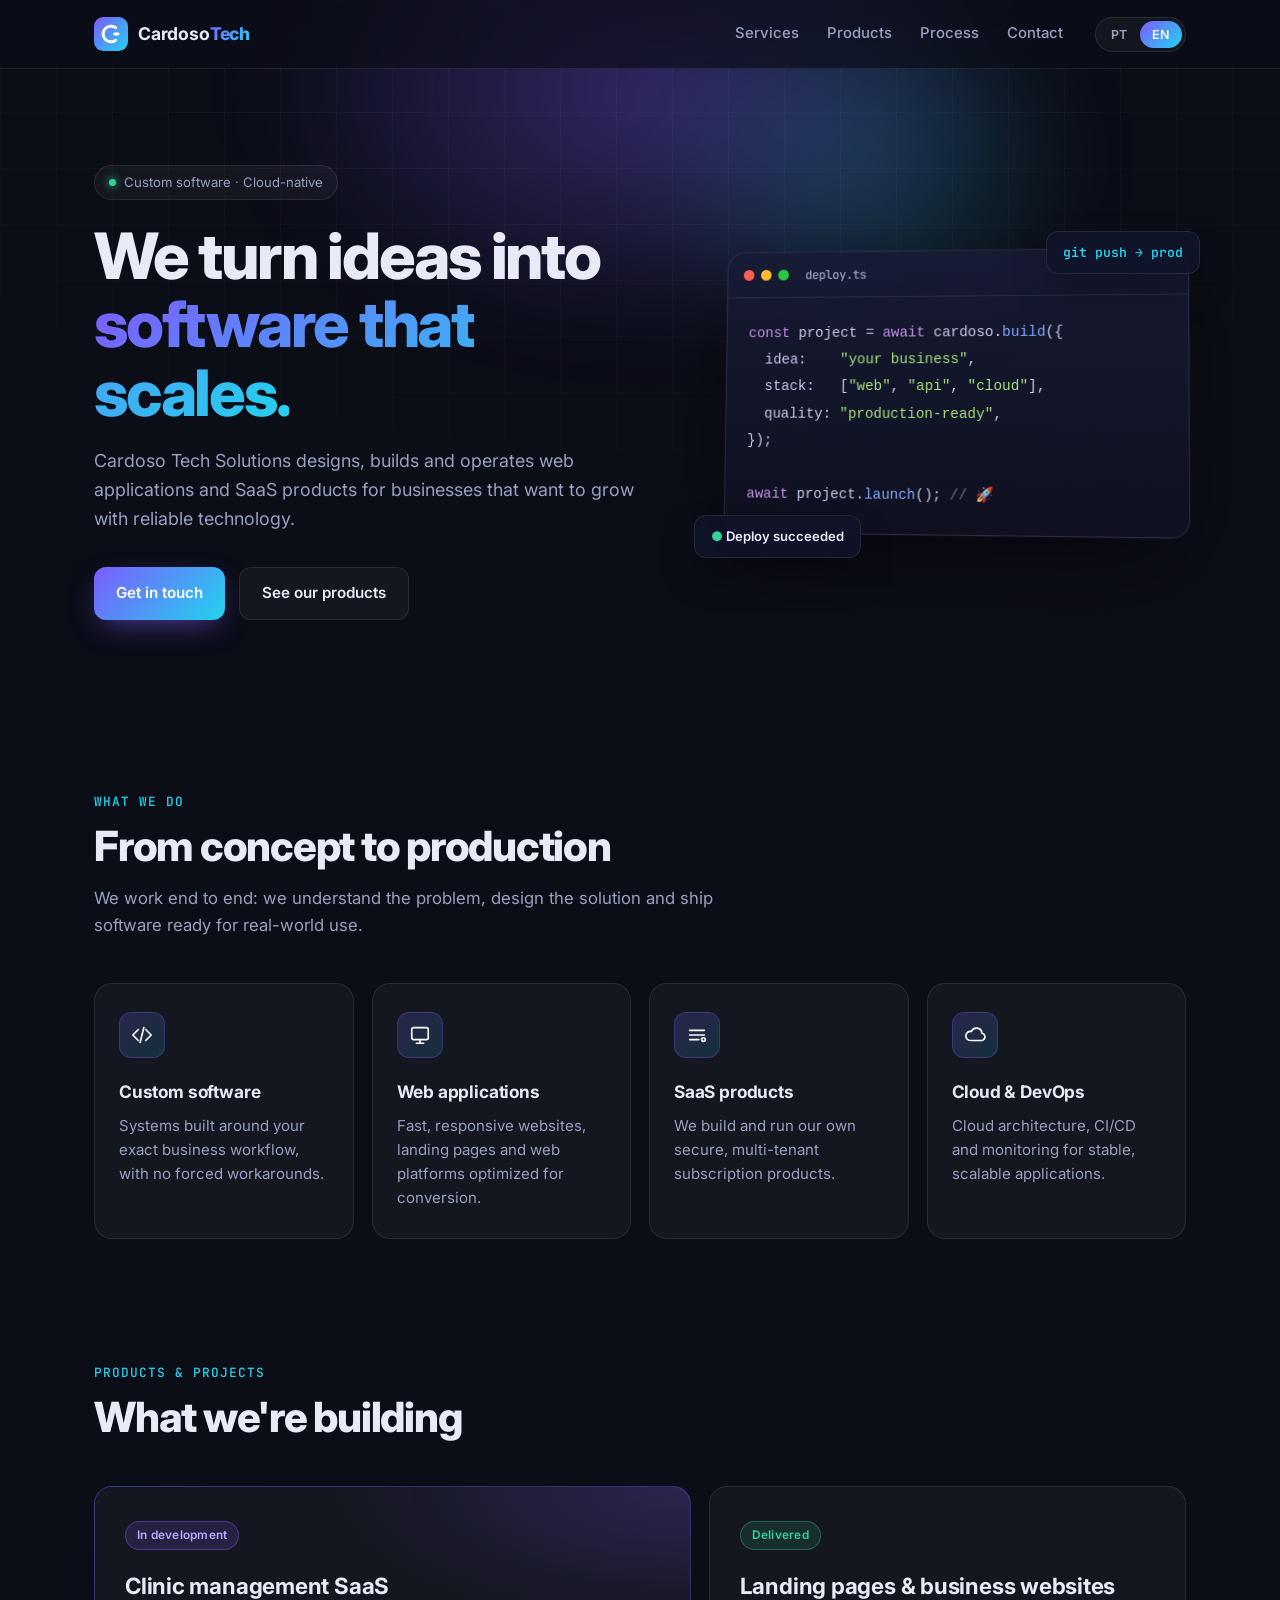
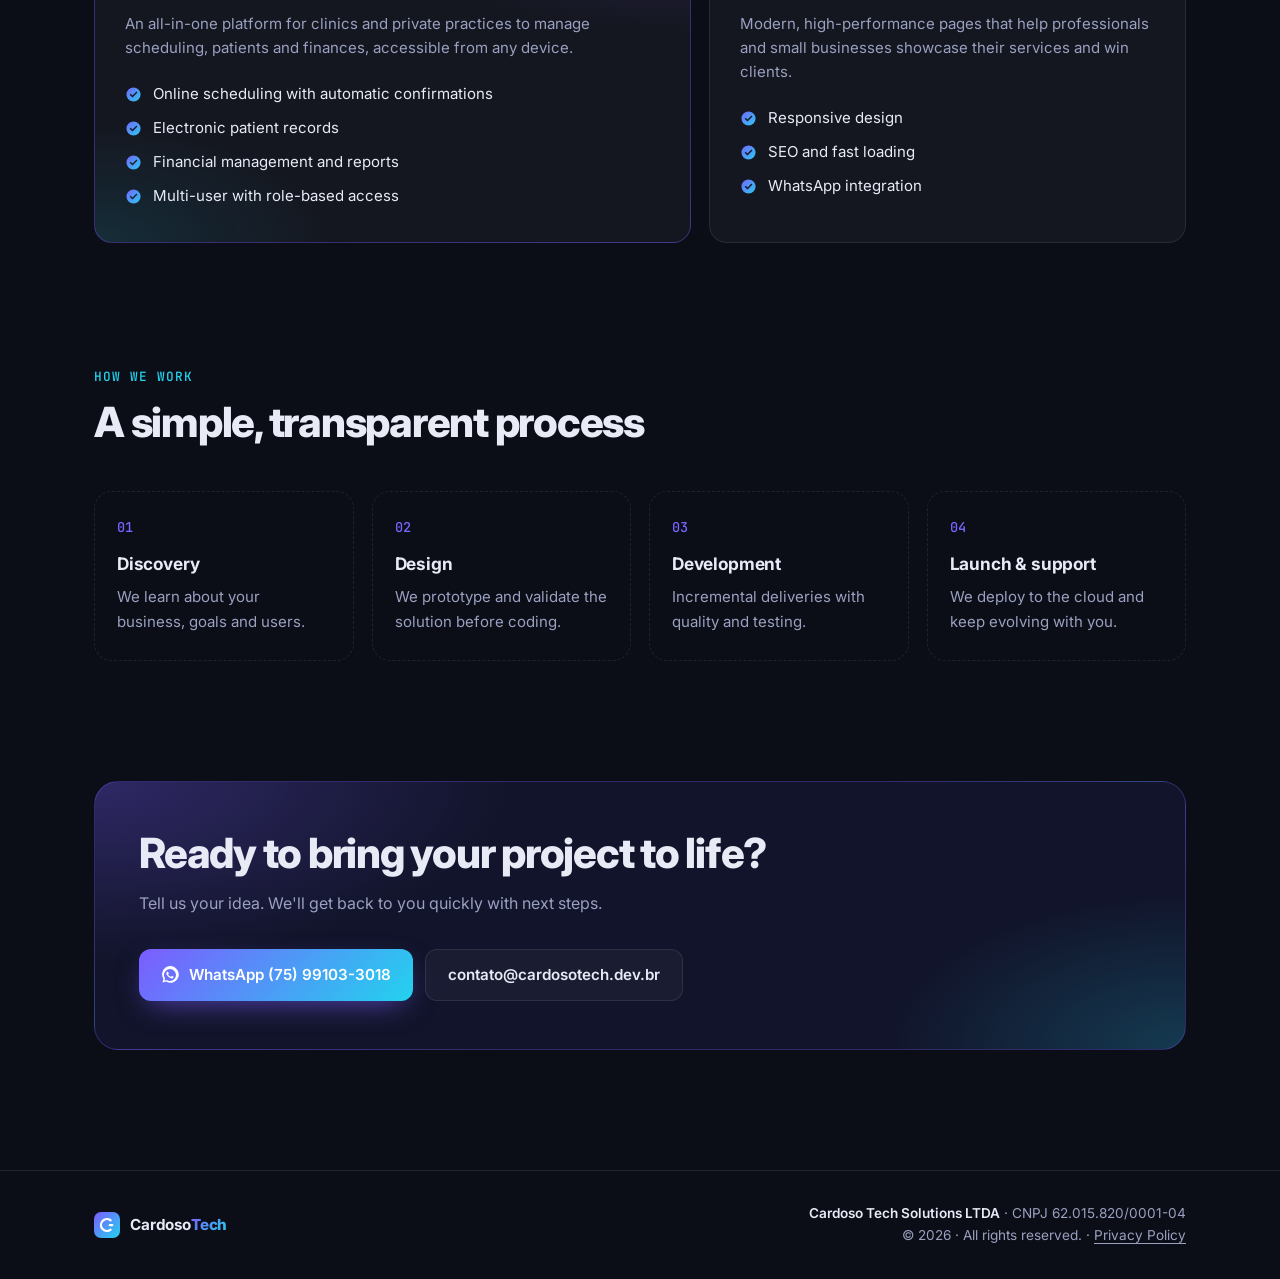
==== index.html @ 5710013d "v1" ====
<!DOCTYPE html>
<html lang="pt-BR">
<head>
  <meta charset="UTF-8">
  <meta name="viewport" content="width=device-width, initial-scale=1.0">
  <title>Cardoso Tech Solutions | Software sob medida</title>
  <meta name="description" content="Cardoso Tech Solutions LTDA — desenvolvimento de software sob medida, aplicações web e produtos SaaS.">
  <meta name="theme-color" content="#0B0D17">
  <meta property="og:title" content="Cardoso Tech Solutions">
  <meta property="og:description" content="Desenvolvimento de software sob medida, aplicações web e produtos SaaS.">
  <meta property="og:type" content="website">
  <meta property="og:url" content="https://cardosotech.dev.br/">
  <link rel="canonical" href="https://cardosotech.dev.br/">
  <link rel="icon" type="image/svg+xml" href="assets/img/logo.svg">
  <link rel="preconnect" href="https://fonts.googleapis.com">
  <link rel="preconnect" href="https://fonts.gstatic.com" crossorigin>
  <link href="https://fonts.googleapis.com/css2?family=Inter:wght@400;500;600;700;800&family=JetBrains+Mono:wght@400;500&display=swap" rel="stylesheet">
  <link rel="stylesheet" href="assets/css/style.css">
</head>
<body>
  <div class="bg-grid" aria-hidden="true"></div>
  <div class="bg-glow" aria-hidden="true"></div>

  <header class="nav">
    <div class="container nav-inner">
      <a href="#top" class="brand" aria-label="Cardoso Tech Solutions">
        <img src="assets/img/logo.svg" alt="" width="34" height="34">
        <span>Cardoso<b>Tech</b></span>
      </a>
      <nav class="nav-links">
        <a href="#servicos" data-i18n="nav.services">Serviços</a>
        <a href="#produtos" data-i18n="nav.products">Produtos</a>
        <a href="#processo" data-i18n="nav.process">Processo</a>
        <a href="#contato" data-i18n="nav.contact">Contato</a>
      </nav>
      <div class="lang-switch" role="group" aria-label="Idioma / Language">
        <button type="button" data-lang="pt" aria-pressed="true">PT</button>
        <button type="button" data-lang="en" aria-pressed="false">EN</button>
      </div>
    </div>
  </header>

  <main id="top">
    <!-- Hero -->
    <section class="hero container">
      <div class="hero-text">
        <span class="badge"><span class="dot"></span><span data-i18n="hero.badge">Software sob medida · Cloud-native</span></span>
        <h1 data-i18n-html="hero.title">Transformamos ideias em <span class="grad">software que escala.</span></h1>
        <p class="lead" data-i18n="hero.lead">A Cardoso Tech Solutions projeta, desenvolve e opera aplicações web e produtos SaaS para negócios que querem crescer com tecnologia confiável.</p>
        <div class="cta-row">
          <a class="btn btn-primary" href="#contato" data-i18n="hero.cta1">Fale com a gente</a>
          <a class="btn btn-ghost" href="#produtos" data-i18n="hero.cta2">Conheça nossos produtos</a>
        </div>
      </div>
      <div class="hero-visual" aria-hidden="true">
        <div class="code-card">
          <div class="code-top"><i></i><i></i><i></i><span>deploy.ts</span></div>
<pre><code><span class="k">const</span> project = <span class="k">await</span> cardoso.<span class="f">build</span>({
  idea:    <span class="s" data-i18n="hero.code">"seu negócio"</span>,
  stack:   [<span class="s">"web"</span>, <span class="s">"api"</span>, <span class="s">"cloud"</span>],
  quality: <span class="s">"production-ready"</span>,
});

<span class="k">await</span> project.<span class="f">launch</span>(); <span class="c">// 🚀</span></code></pre>
        </div>
        <div class="float-chip chip-a"><span class="ok">●</span> <span data-i18n="hero.chip1">Deploy concluído</span></div>
        <div class="float-chip chip-b mono">git push → prod</div>
      </div>
    </section>

    <!-- Services -->
    <section id="servicos" class="section container">
      <div class="section-head">
        <span class="eyebrow" data-i18n="services.eyebrow">O que fazemos</span>
        <h2 data-i18n="services.title">Do conceito ao produto em produção</h2>
        <p data-i18n="services.lead">Atuamos de ponta a ponta: entendemos o problema, desenhamos a solução e entregamos software pronto para uso real.</p>
      </div>
      <div class="cards">
        <article class="card">
          <div class="icon"><svg viewBox="0 0 24 24"><path d="M8 6 2 12l6 6M16 6l6 6-6 6M14 4l-4 16"/></svg></div>
          <h3 data-i18n="services.s1.t">Software sob medida</h3>
          <p data-i18n="services.s1.d">Sistemas desenvolvidos para o fluxo exato do seu negócio, sem adaptações forçadas.</p>
        </article>
        <article class="card">
          <div class="icon"><svg viewBox="0 0 24 24"><rect x="3" y="4" width="18" height="13" rx="2"/><path d="M8 21h8M12 17v4"/></svg></div>
          <h3 data-i18n="services.s2.t">Aplicações web</h3>
          <p data-i18n="services.s2.d">Sites, landing pages e plataformas web rápidas, responsivas e otimizadas para conversão.</p>
        </article>
        <article class="card">
          <div class="icon"><svg viewBox="0 0 24 24"><path d="M4 7h16M4 12h16M4 17h10"/><circle cx="19" cy="17" r="2"/></svg></div>
          <h3 data-i18n="services.s3.t">Produtos SaaS</h3>
          <p data-i18n="services.s3.d">Criamos e operamos nossos próprios produtos por assinatura, multi-tenant e seguros.</p>
        </article>
        <article class="card">
          <div class="icon"><svg viewBox="0 0 24 24"><path d="M7 18a5 5 0 1 1 1-9.9A6 6 0 0 1 19.5 10 4 4 0 0 1 18 18Z"/></svg></div>
          <h3 data-i18n="services.s4.t">Cloud & DevOps</h3>
          <p data-i18n="services.s4.d">Arquitetura em nuvem, CI/CD e monitoramento para aplicações estáveis e escaláveis.</p>
        </article>
      </div>
    </section>

    <!-- Products -->
    <section id="produtos" class="section container">
      <div class="section-head">
        <span class="eyebrow" data-i18n="products.eyebrow">Produtos & projetos</span>
        <h2 data-i18n="products.title">O que estamos construindo</h2>
      </div>
      <div class="products">
        <article class="product featured">
          <span class="tag tag-soon" data-i18n="products.p1.tag">Em desenvolvimento</span>
          <h3 data-i18n="products.p1.t">SaaS de gestão de clínicas</h3>
          <p data-i18n="products.p1.d">Plataforma completa para clínicas e consultórios organizarem agenda, pacientes e finanças em um só lugar, acessível de qualquer dispositivo.</p>
          <ul class="features">
            <li data-i18n="products.p1.f1">Agenda online e confirmação automática</li>
            <li data-i18n="products.p1.f2">Prontuário eletrônico do paciente</li>
            <li data-i18n="products.p1.f3">Controle financeiro e relatórios</li>
            <li data-i18n="products.p1.f4">Multiusuário com controle de acesso</li>
          </ul>
        </article>
        <article class="product">
          <span class="tag tag-live" data-i18n="products.p2.tag">Entregue</span>
          <h3 data-i18n="products.p2.t">Landing pages & sites institucionais</h3>
          <p data-i18n="products.p2.d">Páginas modernas e de alta performance para profissionais e pequenos negócios apresentarem seus serviços e captarem clientes.</p>
          <ul class="features">
            <li data-i18n="products.p2.f1">Design responsivo</li>
            <li data-i18n="products.p2.f2">SEO e carregamento rápido</li>
            <li data-i18n="products.p2.f3">Integração com WhatsApp</li>
          </ul>
        </article>
      </div>
    </section>

    <!-- Process -->
    <section id="processo" class="section container">
      <div class="section-head">
        <span class="eyebrow" data-i18n="process.eyebrow">Como trabalhamos</span>
        <h2 data-i18n="process.title">Um processo simples e transparente</h2>
      </div>
      <ol class="steps">
        <li><span class="num">01</span><h3 data-i18n="process.s1.t">Descoberta</h3><p data-i18n="process.s1.d">Entendemos o seu negócio, objetivos e usuários.</p></li>
        <li><span class="num">02</span><h3 data-i18n="process.s2.t">Design</h3><p data-i18n="process.s2.d">Prototipamos a solução e validamos antes de codar.</p></li>
        <li><span class="num">03</span><h3 data-i18n="process.s3.t">Desenvolvimento</h3><p data-i18n="process.s3.d">Entregas incrementais com qualidade e testes.</p></li>
        <li><span class="num">04</span><h3 data-i18n="process.s4.t">Lançamento & suporte</h3><p data-i18n="process.s4.d">Publicamos na nuvem e acompanhamos a evolução.</p></li>
      </ol>
    </section>

    <!-- Contact -->
    <section id="contato" class="section container">
      <div class="contact">
        <div>
          <h2 data-i18n="contact.title">Vamos tirar seu projeto do papel?</h2>
          <p data-i18n="contact.lead">Conte sua ideia. Respondemos rapidamente com os próximos passos.</p>
        </div>
        <div class="contact-actions">
          <a class="btn btn-primary" href="https://wa.me/5575991033018" target="_blank" rel="noopener">
            <svg viewBox="0 0 24 24" class="btn-ico"><path d="M20.5 3.5A11 11 0 0 0 3.3 17.1L2 22l5-1.3A11 11 0 0 0 20.5 3.5ZM12 20a8 8 0 0 1-4.1-1.1l-.3-.2-3 .8.8-2.9-.2-.3A8 8 0 1 1 12 20Zm4.4-6c-.2-.1-1.4-.7-1.7-.8-.2-.1-.4-.1-.5.1l-.8 1c-.1.2-.3.2-.5.1a6.6 6.6 0 0 1-3.3-2.9c-.2-.4.2-.4.7-1.3.1-.2 0-.3 0-.4l-.8-1.8c-.2-.5-.4-.4-.5-.4h-.5a.9.9 0 0 0-.6.3 2.7 2.7 0 0 0-.8 2 4.6 4.6 0 0 0 1 2.5 10.6 10.6 0 0 0 4 3.6c1.5.6 2.1.7 2.8.6a2.4 2.4 0 0 0 1.6-1.1 2 2 0 0 0 .1-1.1c0-.2-.2-.2-.4-.3Z" fill="currentColor" stroke="none"/></svg>
            WhatsApp (75) 99103-3018
          </a>
          <a class="btn btn-ghost" href="mailto:contato@cardosotech.dev.br">contato@cardosotech.dev.br</a>
        </div>
      </div>
    </section>
  </main>

  <footer class="footer">
    <div class="container footer-inner">
      <div class="brand small">
        <img src="assets/img/logo.svg" alt="" width="26" height="26">
        <span>Cardoso<b>Tech</b></span>
      </div>
      <div class="legal">
        <p><strong>Cardoso Tech Solutions LTDA</strong> · CNPJ 62.015.820/0001-04</p>
        <p>© <span id="year">2026</span> · <span data-i18n="footer.rights">Todos os direitos reservados.</span> · <a href="privacidade.html" data-i18n="footer.privacy">Política de Privacidade</a></p>
      </div>
    </div>
  </footer>

  <script src="assets/js/i18n.js"></script>
</body>
</html>
---- assets/css/style.css ----
:root {
  --bg: #0B0D17;
  --bg-2: #11142A;
  --card: rgba(255, 255, 255, 0.04);
  --card-hover: rgba(255, 255, 255, 0.07);
  --border: rgba(255, 255, 255, 0.09);
  --text: #E8EAF6;
  --muted: #9AA0BF;
  --violet: #7C5CFF;
  --cyan: #22D3EE;
  --green: #34D399;
  --grad: linear-gradient(135deg, var(--violet), var(--cyan));
  --radius: 18px;
  --maxw: 1140px;
}

* { box-sizing: border-box; margin: 0; padding: 0; }
html { scroll-behavior: smooth; scroll-padding-top: 80px; }
body {
  font-family: "Inter", system-ui, -apple-system, Segoe UI, Roboto, sans-serif;
  background: var(--bg);
  color: var(--text);
  line-height: 1.6;
  -webkit-font-smoothing: antialiased;
  overflow-x: hidden;
}
a { color: inherit; text-decoration: none; }
img, svg { display: block; }
.container { width: 100%; max-width: var(--maxw); margin: 0 auto; padding: 0 24px; }
.mono { font-family: "JetBrains Mono", monospace; }

/* Background */
.bg-grid {
  position: fixed; inset: 0; z-index: -2; pointer-events: none;
  background-image:
    linear-gradient(rgba(255,255,255,.035) 1px, transparent 1px),
    linear-gradient(90deg, rgba(255,255,255,.035) 1px, transparent 1px);
  background-size: 56px 56px;
  mask-image: radial-gradient(ellipse 80% 60% at 50% 0%, #000 40%, transparent 100%);
}
.bg-glow {
  position: absolute; top: -260px; left: 50%; transform: translateX(-50%);
  width: 1100px; height: 700px; z-index: -1; pointer-events: none;
  background:
    radial-gradient(closest-side, rgba(124, 92, 255, .35), transparent 70%),
    radial-gradient(closest-side at 70% 60%, rgba(34, 211, 238, .22), transparent 70%);
  filter: blur(40px);
}

/* Nav */
.nav {
  position: sticky; top: 0; z-index: 50;
  backdrop-filter: blur(14px); -webkit-backdrop-filter: blur(14px);
  background: rgba(11, 13, 23, .65);
  border-bottom: 1px solid var(--border);
}
.nav-inner { display: flex; align-items: center; gap: 32px; height: 68px; }
.brand { display: flex; align-items: center; gap: 10px; font-weight: 700; font-size: 1.1rem; letter-spacing: -.01em; }
.brand b { font-weight: 800; background: var(--grad); -webkit-background-clip: text; background-clip: text; color: transparent; }
.brand.small { font-size: .95rem; }
.nav-links { display: flex; gap: 28px; margin-left: auto; }
.nav-links a { color: var(--muted); font-size: .93rem; font-weight: 500; transition: color .2s; }
.nav-links a:hover { color: var(--text); }

.lang-switch {
  display: flex; padding: 3px; border-radius: 999px;
  background: var(--card); border: 1px solid var(--border);
}
.lang-switch button {
  font: 600 .78rem "Inter", sans-serif; letter-spacing: .04em;
  color: var(--muted); background: transparent; border: 0;
  padding: 6px 12px; border-radius: 999px; cursor: pointer; transition: all .2s;
}
.lang-switch button[aria-pressed="true"] { background: var(--grad); color: #fff; }

/* Buttons */
.btn {
  display: inline-flex; align-items: center; gap: 10px;
  padding: 13px 22px; border-radius: 12px; font-weight: 600; font-size: .95rem;
  transition: transform .2s, box-shadow .2s, background .2s;
}
.btn:hover { transform: translateY(-2px); }
.btn-primary { background: var(--grad); color: #fff; box-shadow: 0 10px 30px -10px rgba(124, 92, 255, .7); }
.btn-primary:hover { box-shadow: 0 14px 36px -10px rgba(34, 211, 238, .7); }
.btn-ghost { background: var(--card); border: 1px solid var(--border); }
.btn-ghost:hover { background: var(--card-hover); }
.btn-ico { width: 18px; height: 18px; }

/* Hero */
.hero { display: grid; grid-template-columns: 1.1fr .9fr; gap: 56px; align-items: center; padding-top: 96px; padding-bottom: 72px; }
.badge {
  display: inline-flex; align-items: center; gap: 8px;
  padding: 6px 14px; border-radius: 999px; font-size: .82rem; color: var(--muted);
  background: var(--card); border: 1px solid var(--border);
}
.dot { width: 7px; height: 7px; border-radius: 50%; background: var(--green); box-shadow: 0 0 10px var(--green); }
h1 { font-size: clamp(2.4rem, 5.2vw, 4rem); line-height: 1.07; letter-spacing: -.035em; font-weight: 800; margin: 22px 0 20px; }
.grad { background: var(--grad); -webkit-background-clip: text; background-clip: text; color: transparent; }
.lead { font-size: 1.12rem; color: var(--muted); max-width: 540px; }
.cta-row { display: flex; flex-wrap: wrap; gap: 14px; margin-top: 34px; }

.hero-visual { position: relative; }
.code-card {
  background: linear-gradient(180deg, rgba(23, 26, 52, .9), rgba(14, 16, 32, .9));
  border: 1px solid var(--border); border-radius: var(--radius);
  box-shadow: 0 30px 80px -20px rgba(0, 0, 0, .6), 0 0 0 1px rgba(124, 92, 255, .08);
  overflow: hidden; transform: perspective(1200px) rotateY(-6deg) rotateX(3deg);
}
.code-top { display: flex; align-items: center; gap: 7px; padding: 14px 16px; border-bottom: 1px solid var(--border); }
.code-top i { width: 11px; height: 11px; border-radius: 50%; background: #3a3f63; }
.code-top i:nth-child(1) { background: #FF5F57; }
.code-top i:nth-child(2) { background: #FEBC2E; }
.code-top i:nth-child(3) { background: #28C840; }
.code-top span { margin-left: 10px; font: 500 .78rem "JetBrains Mono", monospace; color: var(--muted); }
pre { padding: 22px 22px 26px; overflow-x: auto; font: 400 .9rem/1.75 "JetBrains Mono", monospace; color: #C9CEEA; }
.k { color: #C792EA; } .f { color: #82AAFF; } .s { color: #A5E37A; } .c { color: #676E95; }

.float-chip {
  position: absolute; padding: 10px 16px; border-radius: 12px; font-size: .82rem; font-weight: 600;
  background: rgba(17, 20, 42, .92); border: 1px solid var(--border);
  box-shadow: 0 18px 40px -12px rgba(0, 0, 0, .6); animation: float 6s ease-in-out infinite;
}
.chip-a { bottom: -22px; left: -26px; }
.chip-b { top: -18px; right: -14px; color: var(--cyan); animation-delay: -3s; }
.ok { color: var(--green); }
@keyframes float { 50% { transform: translateY(-10px); } }

/* Sections */
.section { padding-top: 96px; padding-bottom: 24px; }
.section-head { max-width: 640px; margin-bottom: 44px; }
.eyebrow { font: 500 .8rem "JetBrains Mono", monospace; letter-spacing: .08em; text-transform: uppercase; color: var(--cyan); }
h2 { font-size: clamp(1.8rem, 3.4vw, 2.6rem); line-height: 1.15; letter-spacing: -.03em; font-weight: 800; margin: 10px 0 14px; }
.section-head p { color: var(--muted); font-size: 1.05rem; }

.cards { display: grid; grid-template-columns: repeat(4, 1fr); gap: 18px; }
.card {
  padding: 28px 24px; border-radius: var(--radius);
  background: var(--card); border: 1px solid var(--border);
  transition: transform .25s, background .25s, border-color .25s;
}
.card:hover, .card.in:hover { transform: translateY(-4px); background: var(--card-hover); border-color: rgba(124, 92, 255, .35); }
.icon {
  width: 46px; height: 46px; border-radius: 12px; display: grid; place-items: center; margin-bottom: 20px;
  background: linear-gradient(135deg, rgba(124, 92, 255, .2), rgba(34, 211, 238, .14));
  border: 1px solid rgba(124, 92, 255, .3);
}
.icon svg { width: 22px; height: 22px; fill: none; stroke: #fff; stroke-width: 1.8; stroke-linecap: round; stroke-linejoin: round; }
.card h3, .product h3, .steps h3 { font-size: 1.08rem; font-weight: 700; letter-spacing: -.01em; margin-bottom: 8px; }
.card p, .product p, .steps p { color: var(--muted); font-size: .94rem; }

/* Products */
.products { display: grid; grid-template-columns: 1.25fr 1fr; gap: 18px; }
.product {
  position: relative; padding: 34px 30px; border-radius: var(--radius);
  background: var(--card); border: 1px solid var(--border); overflow: hidden;
}
.product.featured {
  background:
    radial-gradient(600px 240px at 100% 0%, rgba(124, 92, 255, .22), transparent 60%),
    radial-gradient(400px 200px at 0% 100%, rgba(34, 211, 238, .12), transparent 60%),
    var(--card);
  border-color: rgba(124, 92, 255, .35);
}
.product h3 { font-size: 1.4rem; margin-top: 18px; }
.tag { display: inline-block; padding: 4px 11px; border-radius: 999px; font-size: .74rem; font-weight: 600; letter-spacing: .02em; }
.tag-soon { background: rgba(124, 92, 255, .16); color: #B9A8FF; border: 1px solid rgba(124, 92, 255, .4); }
.tag-live { background: rgba(52, 211, 153, .12); color: var(--green); border: 1px solid rgba(52, 211, 153, .35); }
.features { list-style: none; margin-top: 22px; display: grid; gap: 10px; }
.features li { position: relative; padding-left: 28px; font-size: .94rem; }
.features li::before {
  content: ""; position: absolute; left: 0; top: 4px; width: 17px; height: 17px; border-radius: 50%;
  background: var(--grad);
  -webkit-mask: url("data:image/svg+xml,%3Csvg xmlns='http://www.w3.org/2000/svg' viewBox='0 0 24 24'%3E%3Cpath d='M12 2a10 10 0 1 0 0 20 10 10 0 0 0 0-20Zm-1.4 14.2-4-4 1.4-1.4 2.6 2.6 5.6-5.6 1.4 1.4-7 7Z'/%3E%3C/svg%3E") center/contain no-repeat;
          mask: url("data:image/svg+xml,%3Csvg xmlns='http://www.w3.org/2000/svg' viewBox='0 0 24 24'%3E%3Cpath d='M12 2a10 10 0 1 0 0 20 10 10 0 0 0 0-20Zm-1.4 14.2-4-4 1.4-1.4 2.6 2.6 5.6-5.6 1.4 1.4-7 7Z'/%3E%3C/svg%3E") center/contain no-repeat;
}

/* Steps */
.steps { list-style: none; display: grid; grid-template-columns: repeat(4, 1fr); gap: 18px; counter-reset: s; }
.steps li { padding: 26px 22px; border-radius: var(--radius); border: 1px dashed var(--border); }
.num { display: block; font: 500 .85rem "JetBrains Mono", monospace; margin-bottom: 14px; }
.num { background: var(--grad); -webkit-background-clip: text; background-clip: text; color: transparent; }

/* Contact */
.contact {
  display: flex; align-items: center; justify-content: space-between; gap: 32px; flex-wrap: wrap;
  padding: 48px 44px; border-radius: 24px;
  background:
    radial-gradient(700px 300px at 0% 0%, rgba(124, 92, 255, .28), transparent 60%),
    radial-gradient(500px 260px at 100% 100%, rgba(34, 211, 238, .2), transparent 60%),
    var(--bg-2);
  border: 1px solid rgba(124, 92, 255, .3);
}
.contact h2 { margin-top: 0; }
.contact p { color: var(--muted); }
.contact-actions { display: flex; flex-wrap: wrap; gap: 12px; }

/* Footer */
.footer { margin-top: 96px; border-top: 1px solid var(--border); padding: 32px 0; }
.footer-inner { display: flex; align-items: center; justify-content: space-between; gap: 20px; flex-wrap: wrap; }
.legal { text-align: right; font-size: .85rem; color: var(--muted); }
.legal strong { color: var(--text); font-weight: 600; }
.legal a { text-decoration: underline; text-underline-offset: 3px; }
.legal a:hover { color: var(--text); }

/* Legal page */
.doc { max-width: 760px; padding-top: 72px; }
.doc h1 { font-size: clamp(2rem, 4vw, 2.8rem); }
.doc h2 { font-size: 1.3rem; margin-top: 36px; }
.doc p, .doc li { color: var(--muted); }
.doc ul { padding-left: 20px; margin-top: 8px; }
.doc .updated { font-size: .9rem; }
.back { display: inline-block; margin-bottom: 8px; color: var(--cyan); font-size: .9rem; }

/* Reveal animation */
.reveal { opacity: 0; transform: translateY(18px); transition: opacity .7s ease, transform .7s ease; }
.reveal.in { opacity: 1; transform: none; }

/* Responsive */
@media (max-width: 980px) {
  .hero { grid-template-columns: 1fr; padding-top: 64px; }
  .hero-visual { max-width: 520px; }
  .cards, .steps { grid-template-columns: repeat(2, 1fr); }
  .products { grid-template-columns: 1fr; }
}
@media (max-width: 720px) {
  .nav-links { display: none; }
  .lang-switch { margin-left: auto; }
  .cards, .steps { grid-template-columns: 1fr; }
  .contact { padding: 34px 24px; }
  .legal { text-align: left; }
  .chip-a { left: 8px; } .chip-b { right: 8px; }
  .code-card { transform: none; }
}
@media (prefers-reduced-motion: reduce) {
  * { animation: none !important; transition: none !important; }
  html { scroll-behavior: auto; }
  .reveal { opacity: 1; transform: none; }
}
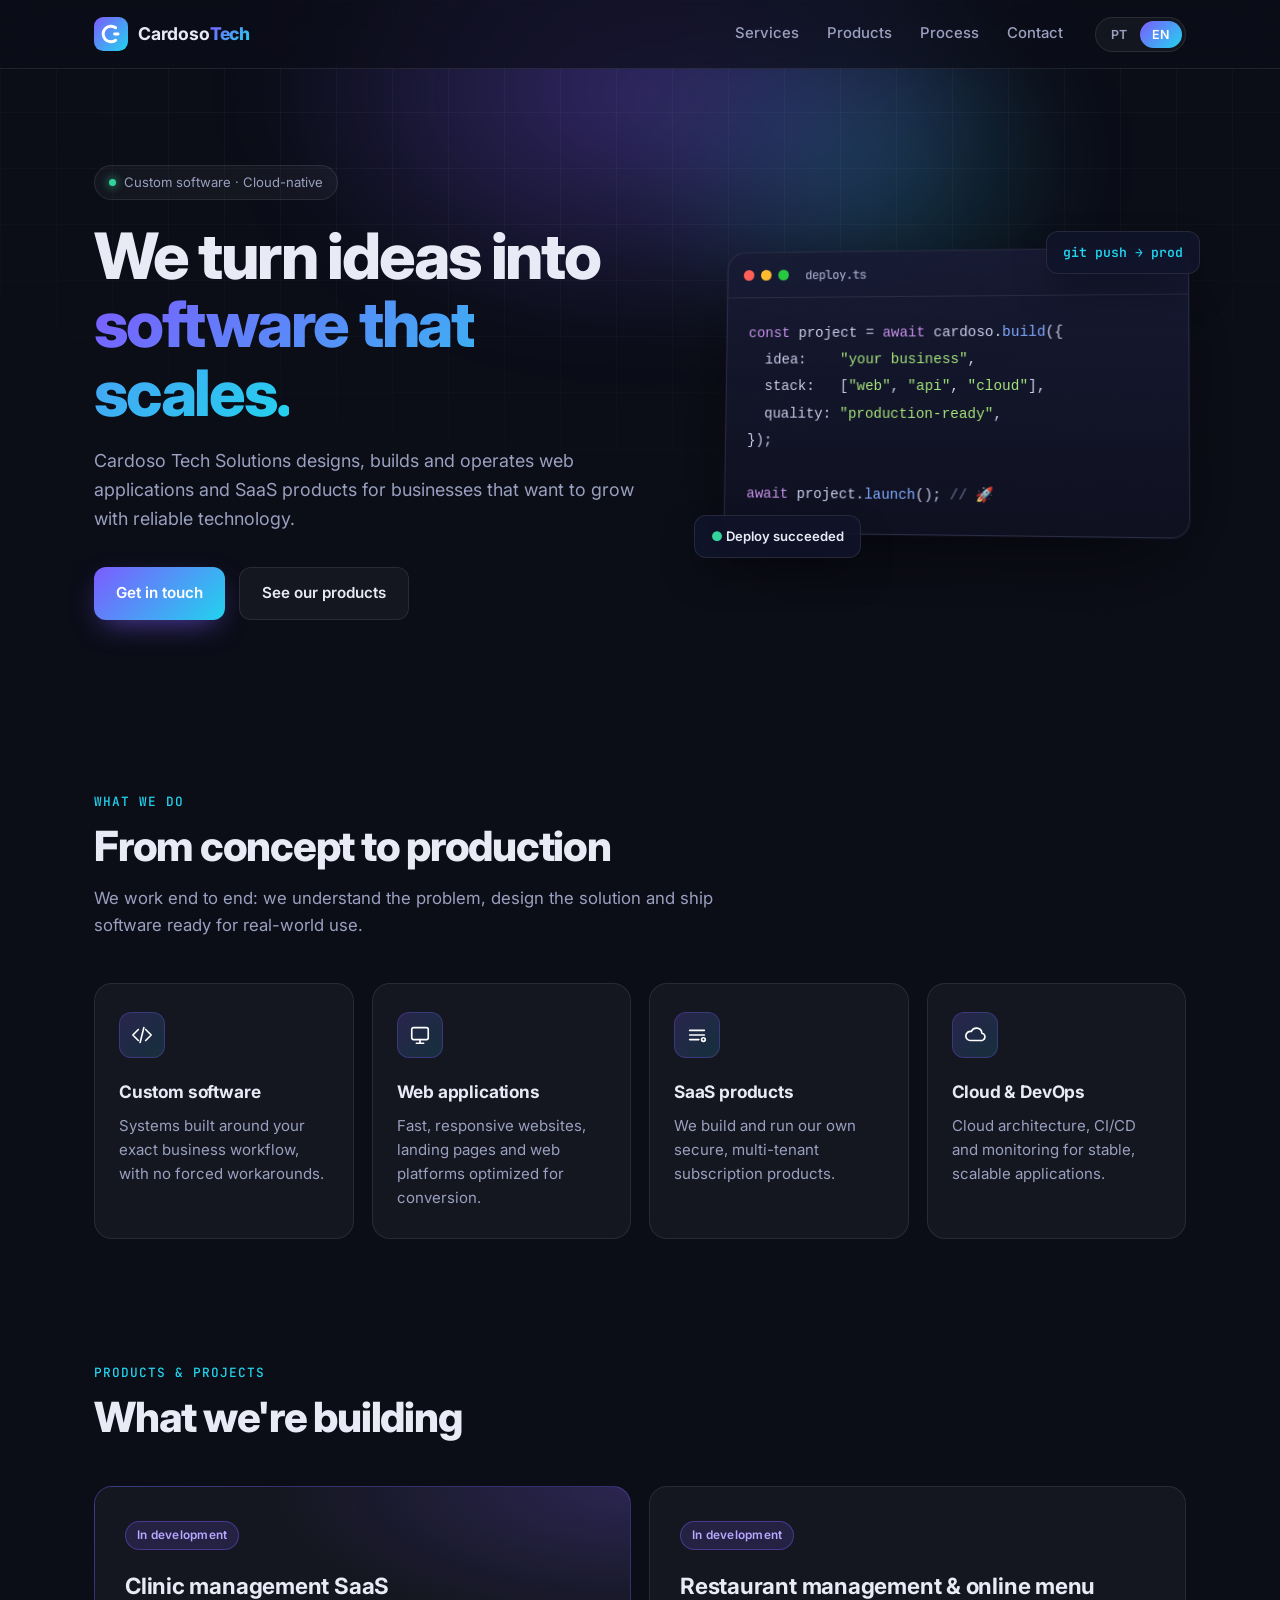
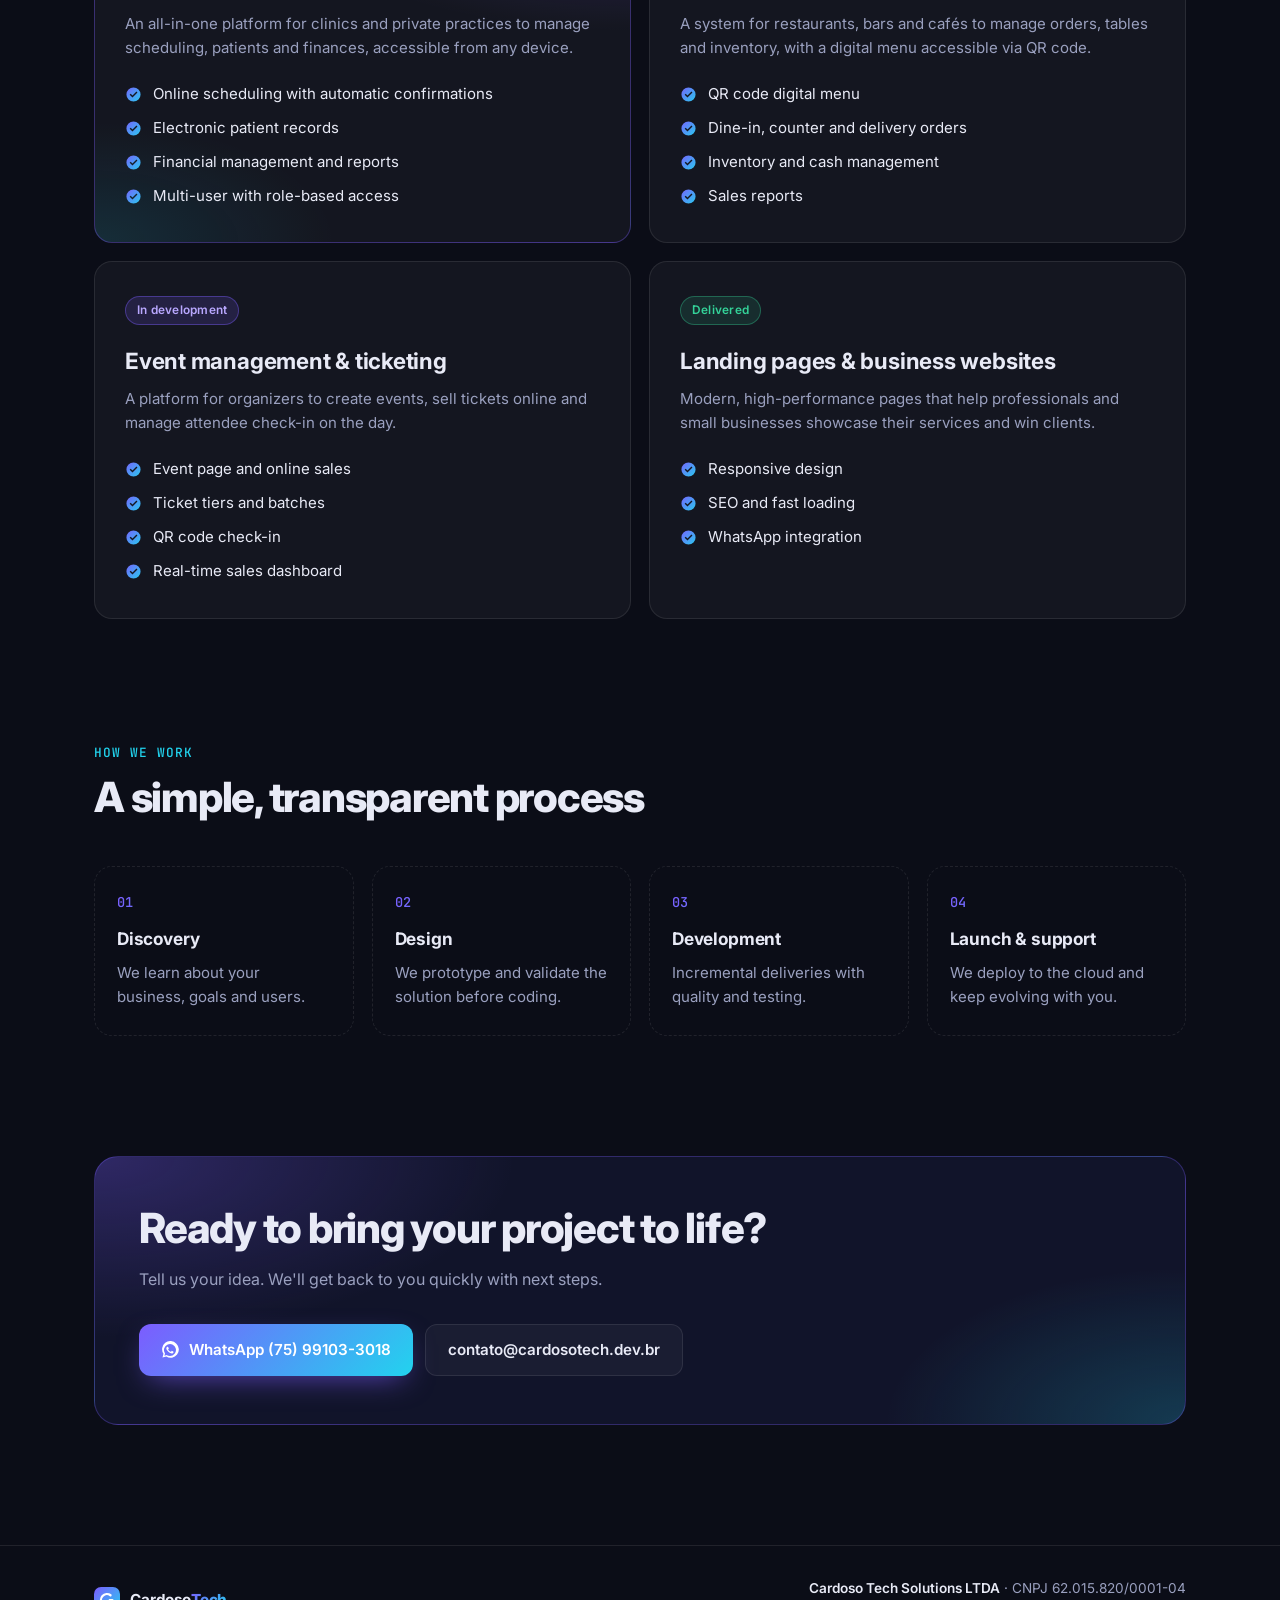
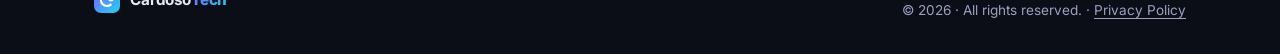
==== commit bc776e2a: "feat: new projects" ====
--- a/index.html
+++ b/index.html
@@ -118,6 +118,28 @@
           </ul>
         </article>
         <article class="product">
+          <span class="tag tag-soon" data-i18n="products.p3.tag">Em desenvolvimento</span>
+          <h3 data-i18n="products.p3.t">Gestão de restaurantes & cardápio online</h3>
+          <p data-i18n="products.p3.d">Sistema para restaurantes, bares e lanchonetes controlarem pedidos, mesas e estoque, com cardápio digital acessível por QR Code.</p>
+          <ul class="features">
+            <li data-i18n="products.p3.f1">Cardápio digital via QR Code</li>
+            <li data-i18n="products.p3.f2">Pedidos por mesa, balcão e delivery</li>
+            <li data-i18n="products.p3.f3">Controle de estoque e caixa</li>
+            <li data-i18n="products.p3.f4">Relatórios de vendas</li>
+          </ul>
+        </article>
+        <article class="product">
+          <span class="tag tag-soon" data-i18n="products.p4.tag">Em desenvolvimento</span>
+          <h3 data-i18n="products.p4.t">Gestão de eventos & venda de ingressos</h3>
+          <p data-i18n="products.p4.d">Plataforma para produtores criarem eventos, venderem ingressos online e controlarem o acesso do público no dia.</p>
+          <ul class="features">
+            <li data-i18n="products.p4.f1">Página do evento e venda online</li>
+            <li data-i18n="products.p4.f2">Lotes e tipos de ingresso</li>
+            <li data-i18n="products.p4.f3">Check-in por QR Code</li>
+            <li data-i18n="products.p4.f4">Painel de vendas em tempo real</li>
+          </ul>
+        </article>
+        <article class="product">
           <span class="tag tag-live" data-i18n="products.p2.tag">Entregue</span>
           <h3 data-i18n="products.p2.t">Landing pages & sites institucionais</h3>
           <p data-i18n="products.p2.d">Páginas modernas e de alta performance para profissionais e pequenos negócios apresentarem seus serviços e captarem clientes.</p>
@@ -170,7 +192,7 @@
       </div>
       <div class="legal">
         <p><strong>Cardoso Tech Solutions LTDA</strong> · CNPJ 62.015.820/0001-04</p>
-        <p>© <span id="year">2026</span> · <span data-i18n="footer.rights">Todos os direitos reservados.</span> · <a href="privacidade.html" data-i18n="footer.privacy">Política de Privacidade</a></p>
+        <p>© <span id="year">2026</span> · <span data-i18n="footer.rights">Todos os direitos reservados.</span> · <a href="/privacidade" data-i18n="footer.privacy">Política de Privacidade</a></p>
       </div>
     </div>
   </footer>
--- a/assets/css/style.css
+++ b/assets/css/style.css
@@ -149,7 +149,7 @@
 .card p, .product p, .steps p { color: var(--muted); font-size: .94rem; }
 
 /* Products */
-.products { display: grid; grid-template-columns: 1.25fr 1fr; gap: 18px; }
+.products { display: grid; grid-template-columns: repeat(2, 1fr); gap: 18px; }
 .product {
   position: relative; padding: 34px 30px; border-radius: var(--radius);
   background: var(--card); border: 1px solid var(--border); overflow: hidden;
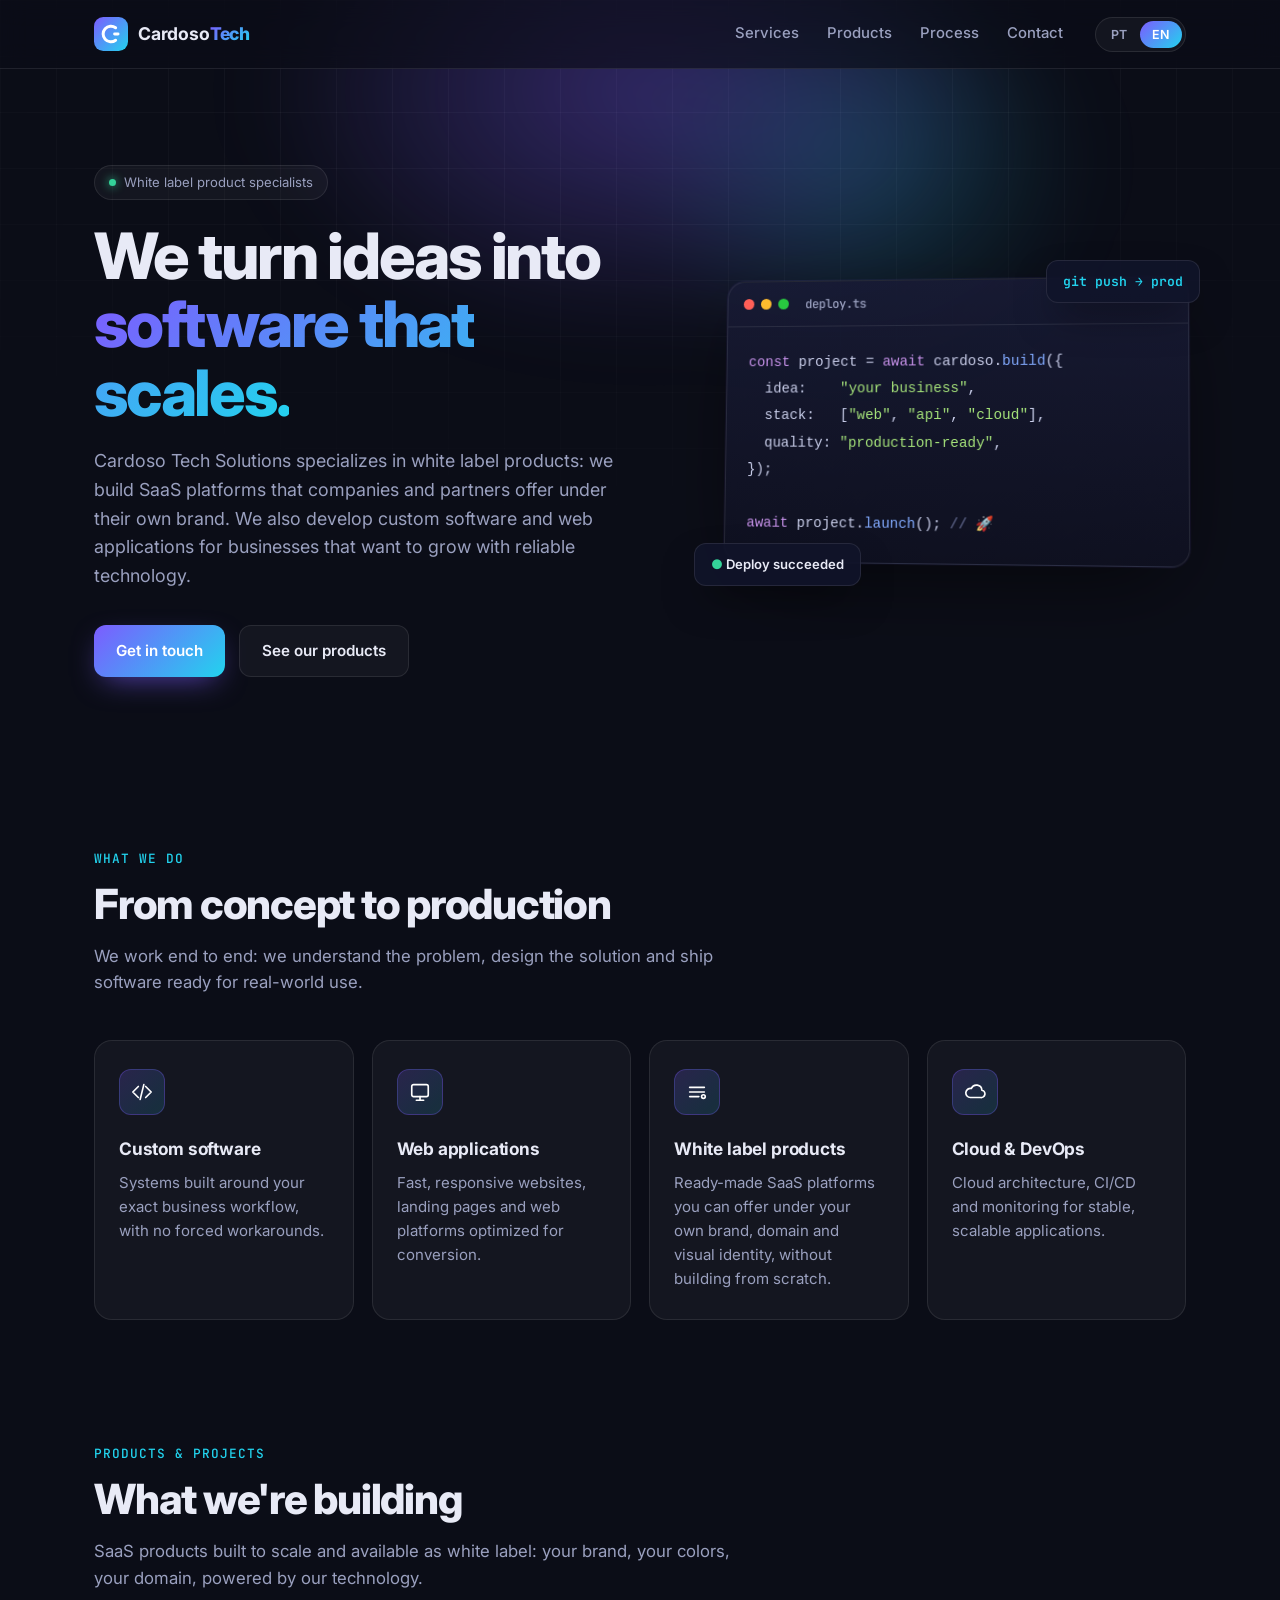
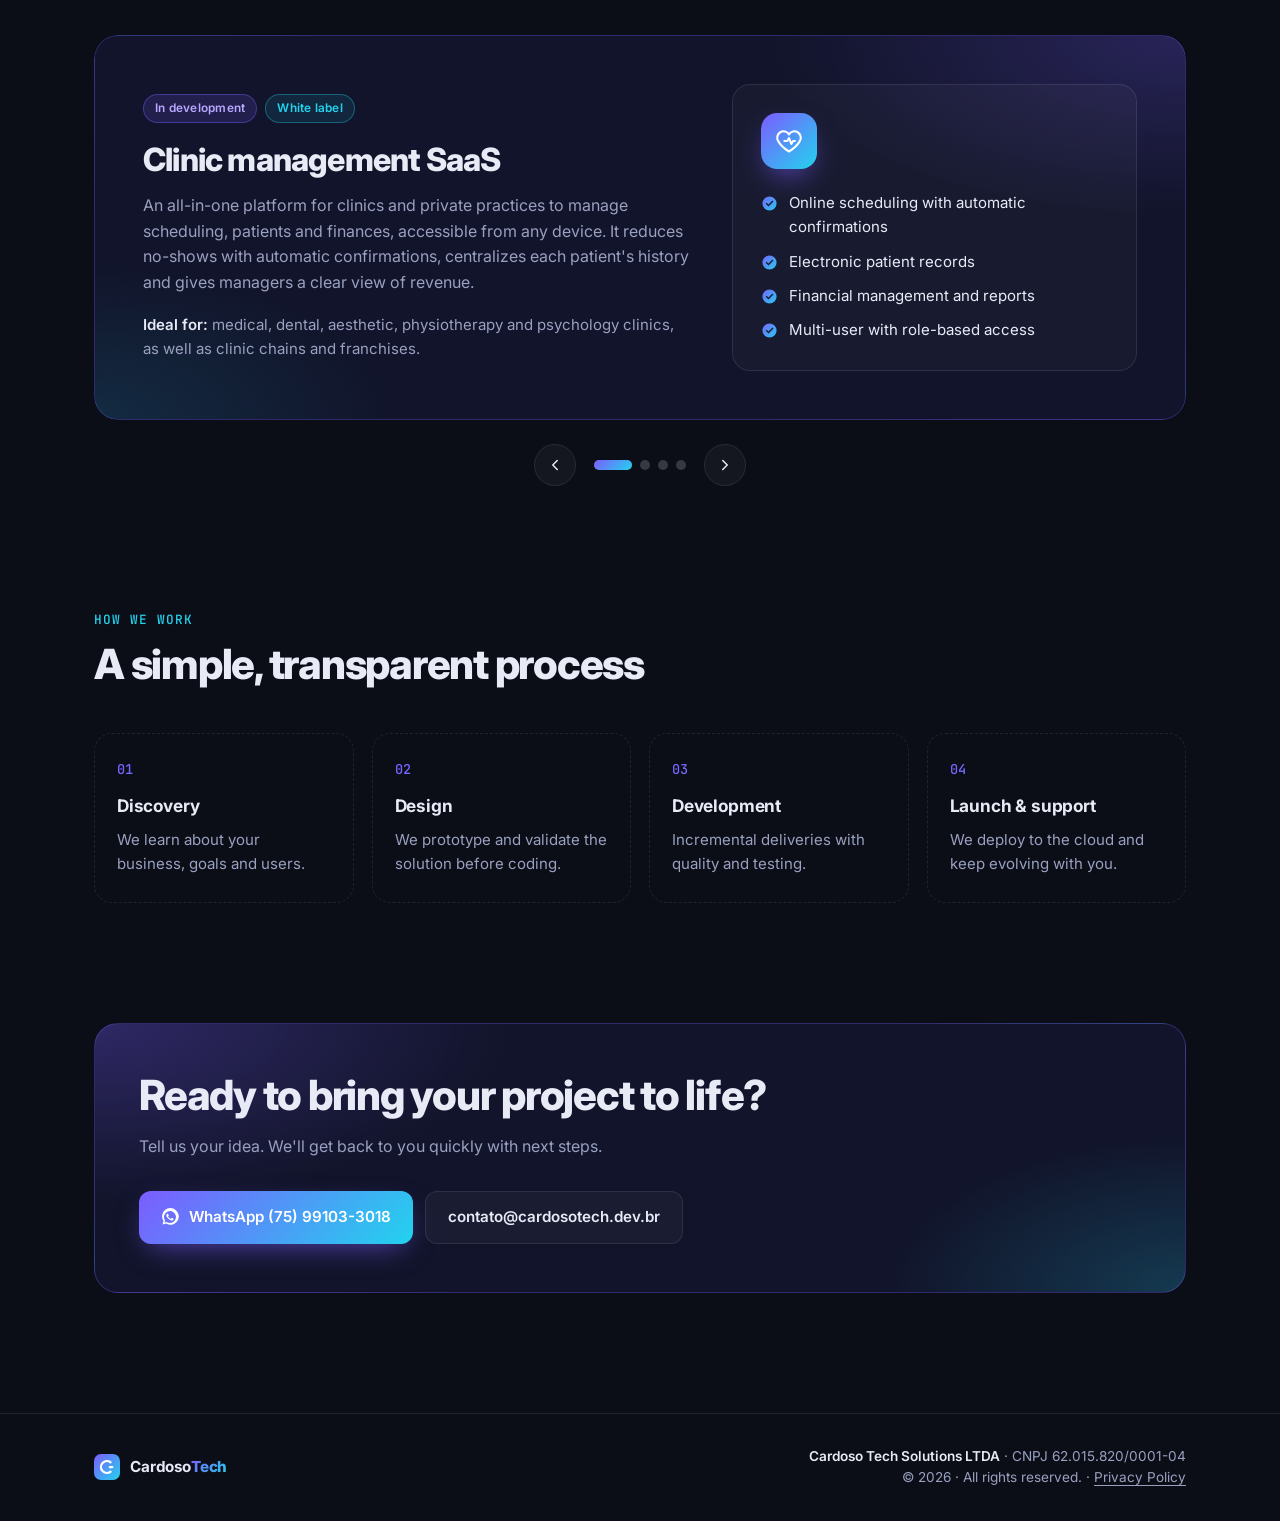
==== commit 4a441354: "feat: whitelabel reference" ====
--- a/index.html
+++ b/index.html
@@ -4,10 +4,10 @@
   <meta charset="UTF-8">
   <meta name="viewport" content="width=device-width, initial-scale=1.0">
   <title>Cardoso Tech Solutions | Software sob medida</title>
-  <meta name="description" content="Cardoso Tech Solutions LTDA — desenvolvimento de software sob medida, aplicações web e produtos SaaS.">
+  <meta name="description" content="Cardoso Tech Solutions LTDA — especialistas em produtos SaaS white label, software sob medida e aplicações web.">
   <meta name="theme-color" content="#0B0D17">
   <meta property="og:title" content="Cardoso Tech Solutions">
-  <meta property="og:description" content="Desenvolvimento de software sob medida, aplicações web e produtos SaaS.">
+  <meta property="og:description" content="Especialistas em produtos SaaS white label, software sob medida e aplicações web.">
   <meta property="og:type" content="website">
   <meta property="og:url" content="https://cardosotech.dev.br/">
   <link rel="canonical" href="https://cardosotech.dev.br/">
@@ -44,9 +44,9 @@
     <!-- Hero -->
     <section class="hero container">
       <div class="hero-text">
-        <span class="badge"><span class="dot"></span><span data-i18n="hero.badge">Software sob medida · Cloud-native</span></span>
+        <span class="badge"><span class="dot"></span><span data-i18n="hero.badge">Especialistas em produtos white label</span></span>
         <h1 data-i18n-html="hero.title">Transformamos ideias em <span class="grad">software que escala.</span></h1>
-        <p class="lead" data-i18n="hero.lead">A Cardoso Tech Solutions projeta, desenvolve e opera aplicações web e produtos SaaS para negócios que querem crescer com tecnologia confiável.</p>
+        <p class="lead" data-i18n="hero.lead">A Cardoso Tech Solutions é especialista em produtos white label: criamos plataformas SaaS que empresas e parceiros oferecem com a própria marca. Também desenvolvemos software sob medida e aplicações web para negócios que querem crescer com tecnologia confiável.</p>
         <div class="cta-row">
           <a class="btn btn-primary" href="#contato" data-i18n="hero.cta1">Fale com a gente</a>
           <a class="btn btn-ghost" href="#produtos" data-i18n="hero.cta2">Conheça nossos produtos</a>
@@ -88,8 +88,8 @@
         </article>
         <article class="card">
           <div class="icon"><svg viewBox="0 0 24 24"><path d="M4 7h16M4 12h16M4 17h10"/><circle cx="19" cy="17" r="2"/></svg></div>
-          <h3 data-i18n="services.s3.t">Produtos SaaS</h3>
-          <p data-i18n="services.s3.d">Criamos e operamos nossos próprios produtos por assinatura, multi-tenant e seguros.</p>
+          <h3 data-i18n="services.s3.t">Produtos white label</h3>
+          <p data-i18n="services.s3.d">Plataformas SaaS prontas para você oferecer com a sua marca, domínio e identidade visual, sem desenvolver do zero.</p>
         </article>
         <article class="card">
           <div class="icon"><svg viewBox="0 0 24 24"><path d="M7 18a5 5 0 1 1 1-9.9A6 6 0 0 1 19.5 10 4 4 0 0 1 18 18Z"/></svg></div>
@@ -104,51 +104,101 @@
       <div class="section-head">
         <span class="eyebrow" data-i18n="products.eyebrow">Produtos & projetos</span>
         <h2 data-i18n="products.title">O que estamos construindo</h2>
-      </div>
-      <div class="products">
-        <article class="product featured">
-          <span class="tag tag-soon" data-i18n="products.p1.tag">Em desenvolvimento</span>
-          <h3 data-i18n="products.p1.t">SaaS de gestão de clínicas</h3>
-          <p data-i18n="products.p1.d">Plataforma completa para clínicas e consultórios organizarem agenda, pacientes e finanças em um só lugar, acessível de qualquer dispositivo.</p>
-          <ul class="features">
-            <li data-i18n="products.p1.f1">Agenda online e confirmação automática</li>
-            <li data-i18n="products.p1.f2">Prontuário eletrônico do paciente</li>
-            <li data-i18n="products.p1.f3">Controle financeiro e relatórios</li>
-            <li data-i18n="products.p1.f4">Multiusuário com controle de acesso</li>
-          </ul>
-        </article>
-        <article class="product">
-          <span class="tag tag-soon" data-i18n="products.p3.tag">Em desenvolvimento</span>
-          <h3 data-i18n="products.p3.t">Gestão de restaurantes & cardápio online</h3>
-          <p data-i18n="products.p3.d">Sistema para restaurantes, bares e lanchonetes controlarem pedidos, mesas e estoque, com cardápio digital acessível por QR Code.</p>
-          <ul class="features">
-            <li data-i18n="products.p3.f1">Cardápio digital via QR Code</li>
-            <li data-i18n="products.p3.f2">Pedidos por mesa, balcão e delivery</li>
-            <li data-i18n="products.p3.f3">Controle de estoque e caixa</li>
-            <li data-i18n="products.p3.f4">Relatórios de vendas</li>
-          </ul>
-        </article>
-        <article class="product">
-          <span class="tag tag-soon" data-i18n="products.p4.tag">Em desenvolvimento</span>
-          <h3 data-i18n="products.p4.t">Gestão de eventos & venda de ingressos</h3>
-          <p data-i18n="products.p4.d">Plataforma para produtores criarem eventos, venderem ingressos online e controlarem o acesso do público no dia.</p>
-          <ul class="features">
-            <li data-i18n="products.p4.f1">Página do evento e venda online</li>
-            <li data-i18n="products.p4.f2">Lotes e tipos de ingresso</li>
-            <li data-i18n="products.p4.f3">Check-in por QR Code</li>
-            <li data-i18n="products.p4.f4">Painel de vendas em tempo real</li>
-          </ul>
-        </article>
-        <article class="product">
-          <span class="tag tag-live" data-i18n="products.p2.tag">Entregue</span>
-          <h3 data-i18n="products.p2.t">Landing pages & sites institucionais</h3>
-          <p data-i18n="products.p2.d">Páginas modernas e de alta performance para profissionais e pequenos negócios apresentarem seus serviços e captarem clientes.</p>
-          <ul class="features">
-            <li data-i18n="products.p2.f1">Design responsivo</li>
-            <li data-i18n="products.p2.f2">SEO e carregamento rápido</li>
-            <li data-i18n="products.p2.f3">Integração com WhatsApp</li>
-          </ul>
-        </article>
+        <p data-i18n="products.lead">Produtos SaaS prontos para escalar e disponíveis em white label: sua marca, suas cores, seu domínio, com a nossa tecnologia por trás.</p>
+      </div>
+
+      <div class="carousel" data-carousel role="region" aria-roledescription="carousel" aria-label="Produtos">
+        <div class="car-track" tabindex="0">
+
+          <article class="slide" role="group" aria-roledescription="slide">
+            <div class="slide-body">
+              <div class="slide-tags">
+                <span class="tag tag-soon" data-i18n="products.tag.soon">Em desenvolvimento</span>
+                <span class="tag tag-wl" data-i18n="products.tag.wl">White label</span>
+              </div>
+              <h3 data-i18n="products.p1.t">SaaS de gestão de clínicas</h3>
+              <p data-i18n="products.p1.d">Plataforma completa para clínicas e consultórios organizarem agenda, pacientes e finanças em um só lugar, acessível de qualquer dispositivo. Reduz faltas com confirmações automáticas, centraliza o histórico de cada paciente e dá ao gestor uma visão clara do faturamento.</p>
+              <p class="ideal"><strong data-i18n="products.ideal">Ideal para:</strong> <span data-i18n="products.p1.ideal">clínicas médicas, odontológicas, de estética, fisioterapia e psicologia, além de redes e franquias.</span></p>
+            </div>
+            <div class="slide-side">
+              <div class="slide-icon"><svg viewBox="0 0 24 24"><path d="M12 21s-7-4.4-9.3-9A5.4 5.4 0 0 1 12 6.3 5.4 5.4 0 0 1 21.3 12C19 16.6 12 21 12 21Z"/><path d="M8 12h2.5l1.5-2.5 2 5 1.5-2.5H17"/></svg></div>
+              <ul class="features">
+                <li data-i18n="products.p1.f1">Agenda online e confirmação automática</li>
+                <li data-i18n="products.p1.f2">Prontuário eletrônico do paciente</li>
+                <li data-i18n="products.p1.f3">Controle financeiro e relatórios</li>
+                <li data-i18n="products.p1.f4">Multiusuário com controle de acesso</li>
+              </ul>
+            </div>
+          </article>
+
+          <article class="slide" role="group" aria-roledescription="slide">
+            <div class="slide-body">
+              <div class="slide-tags">
+                <span class="tag tag-soon" data-i18n="products.tag.soon">Em desenvolvimento</span>
+                <span class="tag tag-wl" data-i18n="products.tag.wl">White label</span>
+              </div>
+              <h3 data-i18n="products.p3.t">Gestão de restaurantes & cardápio online</h3>
+              <p data-i18n="products.p3.d">Sistema para restaurantes, bares e lanchonetes controlarem pedidos, mesas e estoque, com cardápio digital acessível por QR Code. O cliente faz o pedido pelo celular, a cozinha recebe na hora e o caixa fecha sem retrabalho.</p>
+              <p class="ideal"><strong data-i18n="products.ideal">Ideal para:</strong> <span data-i18n="products.p3.ideal">restaurantes, bares, lanchonetes, food trucks e redes de franquias de alimentação.</span></p>
+            </div>
+            <div class="slide-side">
+              <div class="slide-icon"><svg viewBox="0 0 24 24"><path d="M7 3v8M5 3v4a2 2 0 0 0 4 0V3M7 11v10M17 21V3c-2 1.5-3 4-3 7v3h3"/></svg></div>
+              <ul class="features">
+                <li data-i18n="products.p3.f1">Cardápio digital via QR Code</li>
+                <li data-i18n="products.p3.f2">Pedidos por mesa, balcão e delivery</li>
+                <li data-i18n="products.p3.f3">Controle de estoque e caixa</li>
+                <li data-i18n="products.p3.f4">Relatórios de vendas</li>
+              </ul>
+            </div>
+          </article>
+
+          <article class="slide" role="group" aria-roledescription="slide">
+            <div class="slide-body">
+              <div class="slide-tags">
+                <span class="tag tag-soon" data-i18n="products.tag.soon">Em desenvolvimento</span>
+                <span class="tag tag-wl" data-i18n="products.tag.wl">White label</span>
+              </div>
+              <h3 data-i18n="products.p4.t">Gestão de eventos & venda de ingressos</h3>
+              <p data-i18n="products.p4.d">Plataforma para produtores criarem eventos, venderem ingressos online e controlarem o acesso do público no dia. Do lançamento do primeiro lote ao check-in na portaria, tudo acompanhado em um único painel.</p>
+              <p class="ideal"><strong data-i18n="products.ideal">Ideal para:</strong> <span data-i18n="products.p4.ideal">produtores de eventos, casas de show, organizadores de festas, congressos e ticketeiras regionais.</span></p>
+            </div>
+            <div class="slide-side">
+              <div class="slide-icon"><svg viewBox="0 0 24 24"><path d="M3 8a2 2 0 0 0 2-2h14a2 2 0 0 0 2 2v2a2 2 0 0 0 0 4v2a2 2 0 0 0-2 2H5a2 2 0 0 0-2-2v-2a2 2 0 0 0 0-4Z"/><path d="M14 6v12" stroke-dasharray="2 2"/></svg></div>
+              <ul class="features">
+                <li data-i18n="products.p4.f1">Página do evento e venda online</li>
+                <li data-i18n="products.p4.f2">Lotes e tipos de ingresso</li>
+                <li data-i18n="products.p4.f3">Check-in por QR Code</li>
+                <li data-i18n="products.p4.f4">Painel de vendas em tempo real</li>
+              </ul>
+            </div>
+          </article>
+
+          <article class="slide" role="group" aria-roledescription="slide">
+            <div class="slide-body">
+              <div class="slide-tags">
+                <span class="tag tag-live" data-i18n="products.tag.live">Entregue</span>
+              </div>
+              <h3 data-i18n="products.p2.t">Landing pages & sites institucionais</h3>
+              <p data-i18n="products.p2.d">Páginas modernas e de alta performance para profissionais e pequenos negócios apresentarem seus serviços e captarem clientes. Design sob medida, publicação na nuvem e contato direto pelo WhatsApp.</p>
+              <p class="ideal"><strong data-i18n="products.ideal">Ideal para:</strong> <span data-i18n="products.p2.ideal">profissionais liberais, prestadores de serviço e pequenos negócios.</span></p>
+            </div>
+            <div class="slide-side">
+              <div class="slide-icon"><svg viewBox="0 0 24 24"><rect x="3" y="4" width="18" height="16" rx="2"/><path d="M3 9h18M7 13h6M7 16h10"/></svg></div>
+              <ul class="features">
+                <li data-i18n="products.p2.f1">Design responsivo</li>
+                <li data-i18n="products.p2.f2">SEO e carregamento rápido</li>
+                <li data-i18n="products.p2.f3">Integração com WhatsApp</li>
+              </ul>
+            </div>
+          </article>
+
+        </div>
+
+        <div class="car-controls">
+          <button type="button" class="car-btn" data-prev aria-label="Anterior / Previous"><svg viewBox="0 0 24 24"><path d="m15 6-6 6 6 6"/></svg></button>
+          <div class="car-dots" role="tablist"></div>
+          <button type="button" class="car-btn" data-next aria-label="Próximo / Next"><svg viewBox="0 0 24 24"><path d="m9 6 6 6-6 6"/></svg></button>
+        </div>
       </div>
     </section>
 
@@ -198,5 +248,6 @@
   </footer>
 
   <script src="assets/js/i18n.js"></script>
+  <script src="assets/js/carousel.js"></script>
 </body>
 </html>
--- a/assets/css/style.css
+++ b/assets/css/style.css
@@ -145,26 +145,67 @@
   border: 1px solid rgba(124, 92, 255, .3);
 }
 .icon svg { width: 22px; height: 22px; fill: none; stroke: #fff; stroke-width: 1.8; stroke-linecap: round; stroke-linejoin: round; }
-.card h3, .product h3, .steps h3 { font-size: 1.08rem; font-weight: 700; letter-spacing: -.01em; margin-bottom: 8px; }
-.card p, .product p, .steps p { color: var(--muted); font-size: .94rem; }
+.card h3, .steps h3 { font-size: 1.08rem; font-weight: 700; letter-spacing: -.01em; margin-bottom: 8px; }
+.card p, .steps p { color: var(--muted); font-size: .94rem; }
 
 /* Products */
-.products { display: grid; grid-template-columns: repeat(2, 1fr); gap: 18px; }
-.product {
-  position: relative; padding: 34px 30px; border-radius: var(--radius);
-  background: var(--card); border: 1px solid var(--border); overflow: hidden;
-}
-.product.featured {
+.carousel { position: relative; }
+.car-track {
+  position: relative; display: flex; gap: 18px;
+  overflow-x: auto; scroll-snap-type: x mandatory; scroll-behavior: smooth;
+  scrollbar-width: none; border-radius: 24px; outline: none;
+}
+.car-track::-webkit-scrollbar { display: none; }
+.car-track:focus-visible { box-shadow: 0 0 0 2px var(--cyan); }
+.slide {
+  flex: 0 0 100%; scroll-snap-align: start;
+  display: grid; grid-template-columns: 1.15fr .85fr; gap: 40px; align-items: center;
+  padding: 48px; border-radius: 24px; border: 1px solid rgba(124, 92, 255, .3);
   background:
-    radial-gradient(600px 240px at 100% 0%, rgba(124, 92, 255, .22), transparent 60%),
-    radial-gradient(400px 200px at 0% 100%, rgba(34, 211, 238, .12), transparent 60%),
-    var(--card);
-  border-color: rgba(124, 92, 255, .35);
-}
-.product h3 { font-size: 1.4rem; margin-top: 18px; }
+    radial-gradient(700px 300px at 100% 0%, rgba(124, 92, 255, .22), transparent 60%),
+    radial-gradient(500px 260px at 0% 100%, rgba(34, 211, 238, .12), transparent 60%),
+    var(--bg-2);
+}
+.slide-tags { display: flex; flex-wrap: wrap; gap: 8px; }
+.slide h3 { font-size: clamp(1.5rem, 2.6vw, 2rem); line-height: 1.2; letter-spacing: -.025em; font-weight: 800; margin: 18px 0 14px; }
+.slide p { color: var(--muted); font-size: 1rem; }
+.slide .ideal { margin-top: 18px; font-size: .94rem; }
+.slide .ideal strong { color: var(--text); font-weight: 600; }
+.slide-side {
+  padding: 28px; border-radius: var(--radius);
+  background: rgba(255, 255, 255, .03); border: 1px solid var(--border);
+}
+.slide-side .features { margin-top: 0; }
+.slide-icon {
+  width: 56px; height: 56px; border-radius: 16px; display: grid; place-items: center; margin-bottom: 22px;
+  background: var(--grad); box-shadow: 0 12px 30px -10px rgba(124, 92, 255, .8);
+}
+.slide-icon svg { width: 28px; height: 28px; fill: none; stroke: #fff; stroke-width: 1.8; stroke-linecap: round; stroke-linejoin: round; }
+
+.car-controls { display: flex; align-items: center; justify-content: center; gap: 18px; margin-top: 24px; }
+.car-btn {
+  width: 42px; height: 42px; border-radius: 50%; display: grid; place-items: center; cursor: pointer;
+  background: var(--card); border: 1px solid var(--border); color: var(--text); transition: background .2s, border-color .2s;
+}
+.car-btn:hover { background: var(--card-hover); border-color: rgba(124, 92, 255, .45); }
+.car-btn svg { width: 18px; height: 18px; fill: none; stroke: currentColor; stroke-width: 2; stroke-linecap: round; stroke-linejoin: round; }
+.car-dots { display: flex; gap: 8px; }
+.car-dot {
+  position: relative; width: 10px; height: 10px; padding: 0; border: 0; border-radius: 999px; cursor: pointer;
+  background: rgba(255, 255, 255, .18); overflow: hidden; transition: width .35s ease;
+}
+.car-dot[aria-selected="true"] { width: 38px; }
+.car-dot[aria-selected="true"]::after {
+  content: ""; position: absolute; inset: 0; background: var(--grad); transform-origin: left;
+  animation: car-progress var(--car-interval, 6s) linear forwards;
+}
+.carousel.paused .car-dot[aria-selected="true"]::after { animation-play-state: paused; }
+.carousel.static .car-dot[aria-selected="true"]::after { animation: none; }
+@keyframes car-progress { from { transform: scaleX(0); } to { transform: scaleX(1); } }
 .tag { display: inline-block; padding: 4px 11px; border-radius: 999px; font-size: .74rem; font-weight: 600; letter-spacing: .02em; }
 .tag-soon { background: rgba(124, 92, 255, .16); color: #B9A8FF; border: 1px solid rgba(124, 92, 255, .4); }
 .tag-live { background: rgba(52, 211, 153, .12); color: var(--green); border: 1px solid rgba(52, 211, 153, .35); }
+.tag-wl { background: rgba(34, 211, 238, .1); color: var(--cyan); border: 1px solid rgba(34, 211, 238, .35); }
 .features { list-style: none; margin-top: 22px; display: grid; gap: 10px; }
 .features li { position: relative; padding-left: 28px; font-size: .94rem; }
 .features li::before {
@@ -220,13 +261,15 @@
   .hero { grid-template-columns: 1fr; padding-top: 64px; }
   .hero-visual { max-width: 520px; }
   .cards, .steps { grid-template-columns: repeat(2, 1fr); }
-  .products { grid-template-columns: 1fr; }
+  .slide { grid-template-columns: 1fr; gap: 28px; padding: 36px; }
 }
 @media (max-width: 720px) {
   .nav-links { display: none; }
   .lang-switch { margin-left: auto; }
   .cards, .steps { grid-template-columns: 1fr; }
   .contact { padding: 34px 24px; }
+  .slide { padding: 26px 22px; }
+  .slide-side { padding: 22px; }
   .legal { text-align: left; }
   .chip-a { left: 8px; } .chip-b { right: 8px; }
   .code-card { transform: none; }
